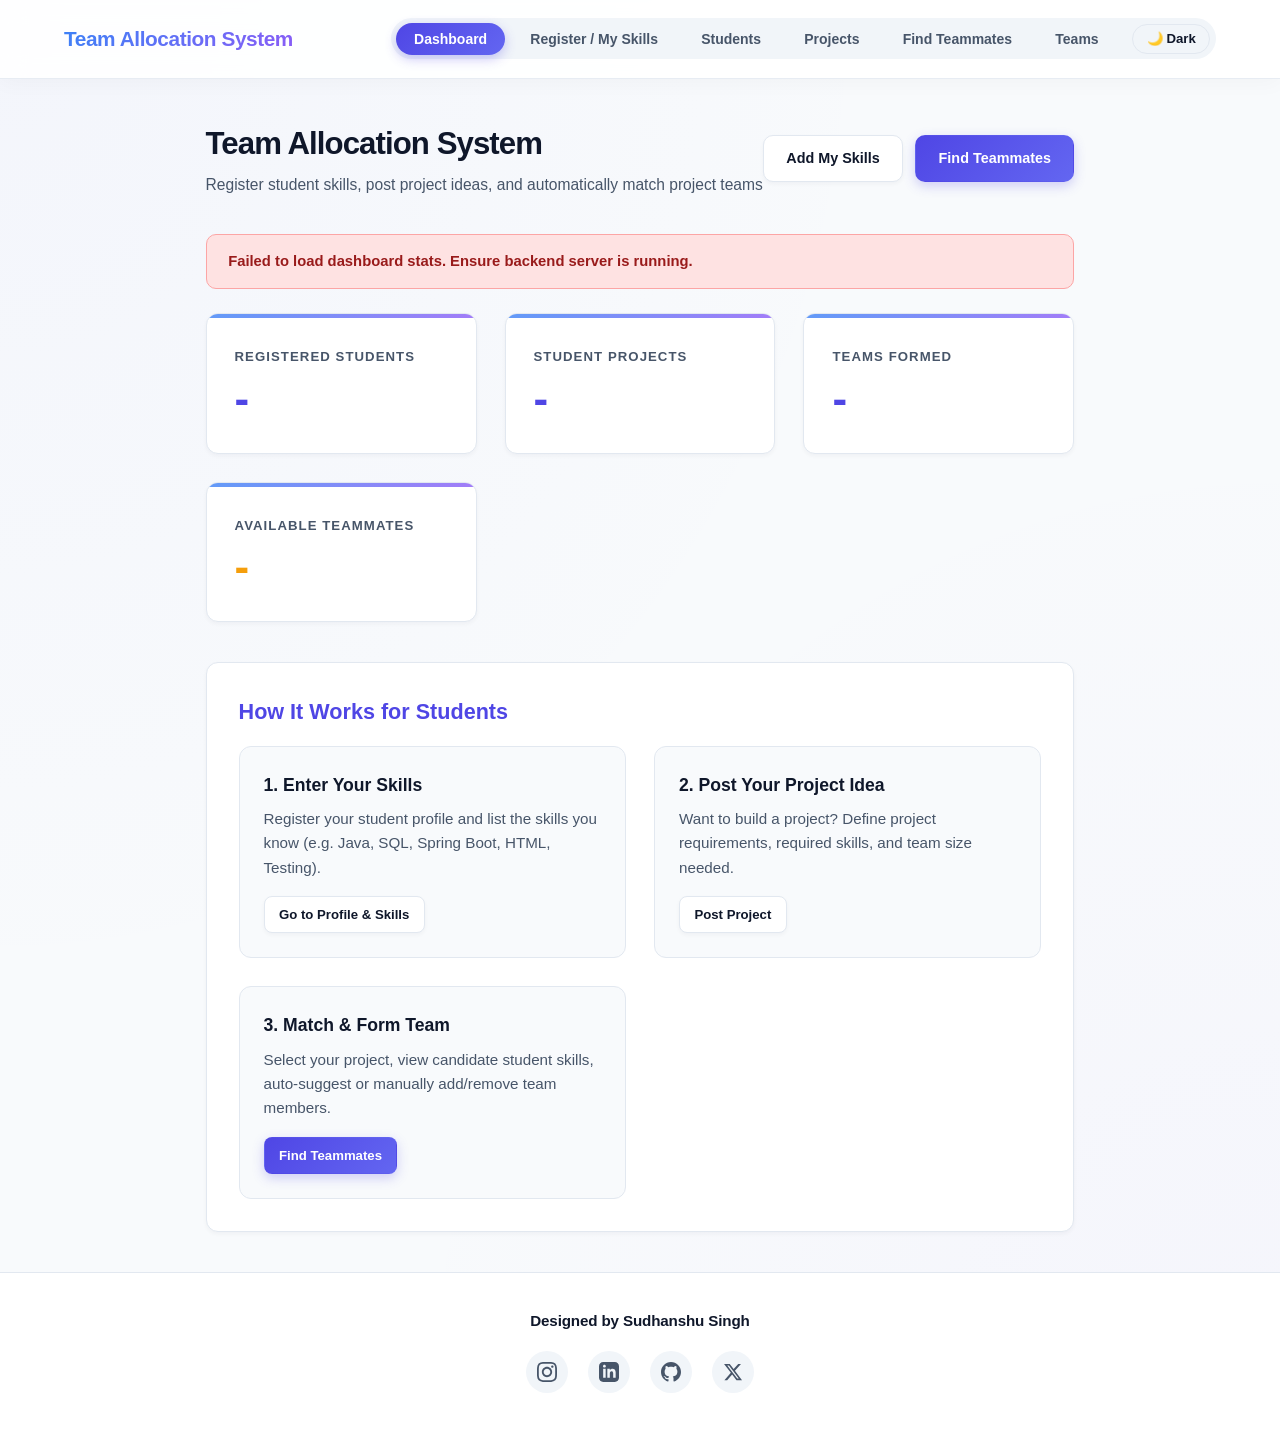
==== src/main/resources/static/index.html @ b226bfd5 "Initial commit" ====
<!DOCTYPE html>
<html lang="en">
<head>
    <meta charset="UTF-8">
    <meta name="viewport" content="width=device-width, initial-scale=1.0">
    <title>Dashboard - Team Allocation System</title>
    <link rel="stylesheet" href="css/style.css">
</head>
<body>
    <header>
        <div class="navbar">
            <a href="index.html" class="brand">
                Team Allocation System
            </a>
            <ul class="nav-links">
                <li><a href="index.html" class="active">Dashboard</a></li>
                <li><a href="student-register.html">Register / My Skills</a></li>
                <li><a href="students.html">Students</a></li>
                <li><a href="projects.html">Projects</a></li>
                <li><a href="generate-team.html">Find Teammates</a></li>
                <li><a href="teams.html">Teams</a></li>
            </ul>
        </div>
    </header>

    <main class="container">
        <div class="page-header">
            <div>
                <h1 class="page-title">Team Allocation System</h1>
                <p class="page-subtitle">Register student skills, post project ideas, and automatically match project teams</p>
            </div>
            <div style="display: flex; gap: 0.75rem;">
                <a href="student-register.html" class="btn btn-secondary">Add My Skills</a>
                <a href="generate-team.html" class="btn btn-primary">Find Teammates</a>
            </div>
        </div>

        <div id="alertContainer"></div>

        <div class="stats-grid">
            <a href="students.html" class="stat-card-link">
                <div class="stat-card">
                    <span class="stat-title">Registered Students</span>
                    <span class="stat-value" id="totalStudents">-</span>
                </div>
            </a>

            <a href="projects.html" class="stat-card-link">
                <div class="stat-card">
                    <span class="stat-title">Student Projects</span>
                    <span class="stat-value" id="totalProjects">-</span>
                </div>
            </a>

            <a href="teams.html" class="stat-card-link">
                <div class="stat-card">
                    <span class="stat-title">Teams Formed</span>
                    <span class="stat-value" id="totalTeams">-</span>
                </div>
            </a>

            <a href="generate-team.html" class="stat-card-link">
                <div class="stat-card">
                    <span class="stat-title">Available Teammates</span>
                    <span class="stat-value unallocated" id="unallocatedStudents">-</span>
                </div>
            </a>
        </div>

        <div class="card-table" style="padding: 2rem; margin-top: 1.5rem;">
            <h2 style="font-size: 1.35rem; margin-bottom: 1rem; color: var(--primary);">How It Works for Students</h2>
            <div style="display: grid; grid-template-columns: repeat(auto-fit, minmax(280px, 1fr)); gap: 1.75rem; margin-top: 1rem;">
                <div style="background-color: #f8fafc; padding: 1.5rem; border-radius: var(--radius); border: 1px solid var(--border);">
                    <h3 style="font-size: 1.1rem; margin-bottom: 0.5rem;">1. Enter Your Skills</h3>
                    <p style="color: var(--text-secondary); font-size: 0.95rem;">
                        Register your student profile and list the skills you know (e.g. Java, SQL, Spring Boot, HTML, Testing).
                    </p>
                    <a href="student-register.html" class="btn btn-secondary btn-sm" style="margin-top: 1rem;">Go to Profile & Skills</a>
                </div>
                <div style="background-color: #f8fafc; padding: 1.5rem; border-radius: var(--radius); border: 1px solid var(--border);">
                    <h3 style="font-size: 1.1rem; margin-bottom: 0.5rem;">2. Post Your Project Idea</h3>
                    <p style="color: var(--text-secondary); font-size: 0.95rem;">
                        Want to build a project? Define project requirements, required skills, and team size needed.
                    </p>
                    <a href="projects.html" class="btn btn-secondary btn-sm" style="margin-top: 1rem;">Post Project</a>
                </div>
                <div style="background-color: #f8fafc; padding: 1.5rem; border-radius: var(--radius); border: 1px solid var(--border);">
                    <h3 style="font-size: 1.1rem; margin-bottom: 0.5rem;">3. Match & Form Team</h3>
                    <p style="color: var(--text-secondary); font-size: 0.95rem;">
                        Select your project, view candidate student skills, auto-suggest or manually add/remove team members.
                    </p>
                    <a href="generate-team.html" class="btn btn-primary btn-sm" style="margin-top: 1rem;">Find Teammates</a>
                </div>
            </div>
        </div>
    </main>

    <footer>
        <div class="footer-container">
            <span class="footer-credit">Designed by Sudhanshu Singh</span>
            <div class="footer-social-logos">
                <a href="https://www.instagram.com/mesudhanshusingh?igsi=emliZ3JkZTE5cDY5" target="_blank" rel="noopener" class="social-logo-link" title="Instagram">
                    <svg viewBox="0 0 24 24"><path d="M12 2.163c3.204 0 3.584.012 4.85.07 3.252.148 4.771 1.691 4.919 4.919.058 1.265.069 1.645.069 4.849 0 3.205-.012 3.584-.069 4.849-.149 3.225-1.664 4.771-4.919 4.919-1.266.058-1.644.07-4.85.07-3.204 0-3.584-.012-4.849-.07-3.26-.149-4.771-1.699-4.919-4.92-.058-1.265-.07-1.644-.07-4.849 0-3.204.013-3.583.07-4.849.149-3.227 1.664-4.771 4.919-4.919 1.266-.057 1.645-.069 4.849-.069zm0-2.163c-3.259 0-3.667.014-4.947.072-4.358.2-6.78 2.618-6.98 6.98-.059 1.281-.073 1.689-.073 4.948 0 3.259.014 3.668.072 4.948.2 4.358 2.618 6.78 6.98 6.98 1.281.058 1.689.072 4.948.072 3.259 0 3.668-.014 4.948-.072 4.354-.2 6.782-2.618 6.979-6.98.059-1.28.073-1.689.073-4.948 0-3.259-.014-3.667-.072-4.947-.196-4.354-2.617-6.78-6.979-6.98-1.281-.059-1.69-.073-4.949-.073zm0 5.838c-3.403 0-6.162 2.759-6.162 6.162s2.759 6.163 6.162 6.163 6.162-2.759 6.162-6.163c0-3.403-2.759-6.162-6.162-6.162zm0 10.162c-2.209 0-4-1.79-4-4 0-2.209 1.791-4 4-4s4 1.791 4 4c0 2.21-1.791 4-4 4zm6.406-11.845c-.796 0-1.441.645-1.441 1.44s.645 1.44 1.441 1.44c.795 0 1.439-.645 1.439-1.44s-.644-1.44-1.439-1.44z"/></svg>
                </a>
                <a href="https://www.linkedin.com/in/sudhanshu-singh-777525276/" target="_blank" rel="noopener" class="social-logo-link" title="LinkedIn">
                    <svg viewBox="0 0 24 24"><path d="M19 0h-14c-2.761 0-5 2.239-5 5v14c0 2.761 2.239 5 5 5h14c2.762 0 5-2.239 5-5v-14c0-2.761-2.238-5-5-5zm-11 19h-3v-11h3v11zm-1.5-12.268c-.966 0-1.75-.79-1.75-1.764s.784-1.764 1.75-1.764 1.75.79 1.75 1.764-.783 1.764-1.75 1.764zm13.5 12.268h-3v-5.604c0-3.368-4-3.113-4 0v5.604h-3v-11h3v1.765c1.396-2.586 7-2.777 7 2.476v6.759z"/></svg>
                </a>
                <a href="https://github.com/mesudhanshusingh" target="_blank" rel="noopener" class="social-logo-link" title="GitHub">
                    <svg viewBox="0 0 24 24"><path d="M12 0c-6.626 0-12 5.373-12 12 0 5.302 3.438 9.8 8.207 11.387.599.111.793-.261.793-.577v-2.234c-3.338.726-4.033-1.416-4.033-1.416-.546-1.387-1.333-1.756-1.333-1.756-1.089-.745.083-.729.083-.729 1.205.084 1.839 1.237 1.839 1.237 1.07 1.834 2.807 1.304 3.492.997.107-.775.418-1.305.762-1.604-2.665-.305-5.467-1.334-5.467-5.931 0-1.311.469-2.381 1.236-3.221-.124-.303-.535-1.524.117-3.176 0 0 1.008-.322 3.301 1.23.957-.266 1.983-.399 3.003-.404 1.02.005 2.047.138 3.006.404 2.291-1.552 3.297-1.23 3.297-1.23.653 1.653.242 2.874.118 3.176.77.84 1.235 1.911 1.235 3.221 0 4.609-2.807 5.624-5.479 5.921.43.372.823 1.102.823 2.222v3.293c0 .319.192.694.801.576 4.765-1.589 8.199-6.086 8.199-11.386 0-6.627-5.373-12-12-12z"/></svg>
                </a>
                <a href="https://x.com/mesudhansingh" target="_blank" rel="noopener" class="social-logo-link" title="X (Twitter)">
                    <svg viewBox="0 0 24 24"><path d="M18.244 2.25h3.308l-7.227 8.26 8.502 11.24H16.17l-5.214-6.817L4.99 21.75H1.68l7.73-8.835L1.254 2.25H8.08l4.713 6.231zm-1.161 17.52h1.833L7.084 4.126H5.117z"/></svg>
                </a>
            </div>
        </div>
    </footer>

    <script src="js/main.js"></script>
    <script>
        document.addEventListener('DOMContentLoaded', async () => {
            try {
                const stats = await apiRequest('/dashboard/stats');
                document.getElementById('totalStudents').textContent = stats.totalStudents || 0;
                document.getElementById('totalProjects').textContent = stats.totalProjects || 0;
                document.getElementById('totalTeams').textContent = stats.totalTeams || 0;
                document.getElementById('unallocatedStudents').textContent = stats.unallocatedStudents || 0;
            } catch (error) {
                showAlert('alertContainer', 'Failed to load dashboard stats. Ensure backend server is running.');
            }
        });
    </script>
</body>
</html>
---- src/main/resources/static/css/style.css ----
/* Skill-Based Student Team Allocation System - Modern & Elegant CSS */

:root {
    --primary: #4f46e5;
    --primary-gradient: linear-gradient(135deg, #4f46e5 0%, #6366f1 100%);
    --primary-hover: #4338ca;
    --brand-gradient: linear-gradient(135deg, #3b82f6 0%, #8b5cf6 100%);
    --secondary: #64748b;
    --success: #10b981;
    --success-light: #d1fae5;
    --warning: #f59e0b;
    --warning-light: #fef3c7;
    --danger: #ef4444;
    --danger-light: #fee2e2;
    --background: #f8fafc;
    --surface: #ffffff;
    --text-primary: #0f172a;
    --text-secondary: #475569;
    --border: #e2e8f0;
    --shadow-sm: 0 2px 4px rgba(15, 23, 42, 0.04);
    --shadow-md: 0 10px 25px -5px rgba(79, 70, 229, 0.08), 0 4px 6px -2px rgba(15, 23, 42, 0.03);
    --shadow-lg: 0 20px 25px -5px rgba(15, 23, 42, 0.08), 0 10px 10px -5px rgba(15, 23, 42, 0.03);
    --radius: 12px;
    --radius-pill: 50px;
    --table-header-bg: #f8fafc;
}

/* Dark Theme Overrides */
body.dark-theme {
    --background: #0f172a;
    --surface: #1e293b;
    --text-primary: #f8fafc;
    --text-secondary: #94a3b8;
    --border: #334155;
    --table-header-bg: #1e293b;
    --shadow-sm: 0 2px 4px rgba(0, 0, 0, 0.3);
    --shadow-md: 0 10px 25px -5px rgba(0, 0, 0, 0.4);
    --shadow-lg: 0 20px 25px -5px rgba(0, 0, 0, 0.5);
}

body.dark-theme header {
    background-color: rgba(15, 23, 42, 0.9);
    border-bottom-color: #334155;
}

body.dark-theme .nav-links {
    background-color: #1e293b;
}

body.dark-theme .nav-links a {
    color: #94a3b8;
}

body.dark-theme .nav-links a:hover {
    color: #f8fafc;
    background-color: rgba(255, 255, 255, 0.1);
}

body.dark-theme .badge-skill {
    background-color: #334155;
    color: #cbd5e1;
    border-color: #475569;
}

body.dark-theme th {
    background-color: #1e293b;
    color: #94a3b8;
}

body.dark-theme tr:hover {
    background-color: rgba(51, 65, 85, 0.5);
}

body.dark-theme .coverage-box {
    background-color: #0f172a;
    border-color: #334155;
}

body.dark-theme .social-logo-link {
    background-color: #334155;
    color: #cbd5e1;
}

body.dark-theme footer {
    background-color: #0f172a;
    border-top-color: #334155;
}

body.dark-theme .input-control {
    background-color: #0f172a;
    color: #f8fafc;
    border-color: #334155;
}

* {
    margin: 0;
    padding: 0;
    box-sizing: border-box;
    font-family: 'Plus Jakarta Sans', 'Segoe UI', Roboto, -apple-system, sans-serif;
}

body {
    background-color: var(--background);
    background-image: 
        radial-gradient(at 0% 0%, rgba(99, 102, 241, 0.03) 0px, transparent 50%),
        radial-gradient(at 100% 100%, rgba(139, 92, 246, 0.03) 0px, transparent 50%);
    color: var(--text-primary);
    line-height: 1.6;
    display: flex;
    flex-direction: column;
    min-height: 100vh;
    transition: background-color 0.3s ease, color 0.3s ease;
}

/* Header & Navigation */
header {
    background-color: rgba(255, 255, 255, 0.9);
    backdrop-filter: blur(12px);
    -webkit-backdrop-filter: blur(12px);
    border-bottom: 1px solid rgba(226, 232, 240, 0.8);
    position: sticky;
    top: 0;
    z-index: 100;
    box-shadow: 0 4px 20px rgba(0, 0, 0, 0.03);
    transition: background-color 0.3s ease, border-color 0.3s ease;
}

.navbar {
    max-width: 1200px;
    margin: 0 auto;
    display: flex;
    justify-content: space-between;
    align-items: center;
    padding: 1.15rem 1.5rem;
}

.brand {
    font-size: 1.3rem;
    font-weight: 800;
    background: var(--brand-gradient);
    -webkit-background-clip: text;
    -webkit-text-fill-color: transparent;
    text-decoration: none;
    display: flex;
    align-items: center;
    gap: 0.6rem;
    letter-spacing: -0.02em;
}

.nav-links {
    display: flex;
    gap: 0.5rem;
    list-style: none;
    background-color: #f1f5f9;
    padding: 0.35rem;
    border-radius: var(--radius-pill);
    align-items: center;
    transition: background-color 0.3s ease;
}

.nav-links a {
    text-decoration: none;
    color: var(--text-secondary);
    font-weight: 600;
    font-size: 0.875rem;
    padding: 0.5rem 1.1rem;
    border-radius: var(--radius-pill);
    transition: all 0.25s cubic-bezier(0.4, 0, 0.2, 1);
}

.nav-links a:hover {
    color: var(--primary);
    background-color: rgba(255, 255, 255, 0.6);
}

.nav-links a.active {
    color: white;
    background: var(--primary-gradient);
    box-shadow: 0 4px 12px rgba(79, 70, 229, 0.3);
}

/* Theme Toggle Button */
.theme-toggle-btn {
    background: none;
    border: 1px solid var(--border);
    color: var(--text-primary);
    padding: 0.4rem 0.85rem;
    border-radius: var(--radius-pill);
    cursor: pointer;
    font-size: 0.825rem;
    font-weight: 600;
    display: inline-flex;
    align-items: center;
    gap: 0.4rem;
    transition: all 0.25s ease;
    margin-left: 0.5rem;
}

.theme-toggle-btn:hover {
    background-color: rgba(79, 70, 229, 0.1);
    border-color: var(--primary);
    color: var(--primary);
}

/* Main Container */
.container {
    max-width: 1200px;
    margin: 2.5rem auto;
    padding: 0 1.5rem;
    flex: 1;
}

.page-header {
    display: flex;
    justify-content: space-between;
    align-items: center;
    margin-bottom: 2.25rem;
}

.page-title {
    font-size: 1.95rem;
    color: var(--text-primary);
    font-weight: 800;
    letter-spacing: -0.03em;
}

.page-subtitle {
    color: var(--text-secondary);
    margin-top: 0.3rem;
    font-size: 0.975rem;
}

/* Dashboard Cards */
.stats-grid {
    display: grid;
    grid-template-columns: repeat(auto-fit, minmax(250px, 1fr));
    gap: 1.75rem;
    margin-bottom: 2.5rem;
}

.stat-card-link {
    text-decoration: none;
    color: inherit;
    display: block;
}

.stat-card {
    background: var(--surface);
    padding: 2rem 1.75rem;
    border-radius: var(--radius);
    border: 1px solid var(--border);
    box-shadow: var(--shadow-sm);
    display: flex;
    flex-direction: column;
    gap: 0.6rem;
    position: relative;
    overflow: hidden;
    transition: all 0.3s cubic-bezier(0.4, 0, 0.2, 1);
}

.stat-card::before {
    content: '';
    position: absolute;
    top: 0;
    left: 0;
    width: 100%;
    height: 4px;
    background: var(--brand-gradient);
    opacity: 0.8;
    transition: opacity 0.3s ease;
}

.stat-card-link:hover .stat-card {
    transform: translateY(-5px);
    box-shadow: var(--shadow-md);
    border-color: rgba(99, 102, 241, 0.3);
}

.stat-card-link:hover .stat-card::before {
    opacity: 1;
}

.stat-title {
    font-size: 0.825rem;
    color: var(--text-secondary);
    font-weight: 700;
    text-transform: uppercase;
    letter-spacing: 0.08em;
}

.stat-value {
    font-size: 2.75rem;
    font-weight: 800;
    color: var(--primary);
    line-height: 1;
    letter-spacing: -0.03em;
}

.stat-value.unallocated {
    color: var(--warning);
}

/* Actions & Buttons */
.btn {
    display: inline-flex;
    align-items: center;
    justify-content: center;
    gap: 0.5rem;
    padding: 0.7rem 1.4rem;
    font-size: 0.9rem;
    font-weight: 600;
    border-radius: 10px;
    border: 1px solid transparent;
    cursor: pointer;
    text-decoration: none;
    transition: all 0.25s cubic-bezier(0.4, 0, 0.2, 1);
}

.btn-primary {
    background: var(--primary-gradient);
    color: white;
    box-shadow: 0 4px 12px rgba(79, 70, 229, 0.25);
}

.btn-primary:hover {
    background: linear-gradient(135deg, #4338ca 0%, #4f46e5 100%);
    box-shadow: 0 6px 18px rgba(79, 70, 229, 0.35);
    transform: translateY(-1px);
}

.btn-secondary {
    background-color: var(--surface);
    border-color: var(--border);
    color: var(--text-primary);
    box-shadow: var(--shadow-sm);
}

.btn-secondary:hover {
    border-color: #cbd5e1;
    transform: translateY(-1px);
}

.btn-danger {
    background: linear-gradient(135deg, #ef4444 0%, #dc2626 100%);
    color: white;
    box-shadow: 0 4px 12px rgba(239, 68, 68, 0.25);
}

.btn-danger:hover {
    background: linear-gradient(135deg, #dc2626 0%, #b91c1c 100%);
    box-shadow: 0 6px 18px rgba(239, 68, 68, 0.35);
    transform: translateY(-1px);
}

.btn-sm {
    padding: 0.45rem 0.9rem;
    font-size: 0.825rem;
    border-radius: 8px;
}

/* Card Table Container */
.card-table {
    background: var(--surface);
    border-radius: var(--radius);
    border: 1px solid var(--border);
    box-shadow: var(--shadow-sm);
    overflow: hidden;
    transition: background-color 0.3s ease, border-color 0.3s ease;
}

table {
    width: 100%;
    border-collapse: collapse;
    text-align: left;
}

th, td {
    padding: 1.05rem 1.35rem;
    border-bottom: 1px solid var(--border);
}

th {
    background-color: var(--table-header-bg);
    font-weight: 700;
    font-size: 0.8rem;
    color: var(--text-secondary);
    text-transform: uppercase;
    letter-spacing: 0.05em;
}

tr:last-child td {
    border-bottom: none;
}

tr:hover {
    background-color: rgba(248, 250, 252, 0.8);
}

/* Badges */
.badge {
    display: inline-block;
    padding: 0.3rem 0.75rem;
    font-size: 0.75rem;
    font-weight: 700;
    border-radius: var(--radius-pill);
    text-transform: uppercase;
    letter-spacing: 0.04em;
}

.badge-success {
    background-color: var(--success-light);
    color: #065f46;
}

.badge-warning {
    background-color: var(--warning-light);
    color: #92400e;
}

.badge-info {
    background-color: #e0e7ff;
    color: #3730a3;
}

.badge-skill {
    background-color: #f1f5f9;
    color: #334155;
    border: 1px solid #e2e8f0;
    font-size: 0.775rem;
    margin: 0.125rem;
    border-radius: 6px;
    padding: 0.2rem 0.6rem;
    font-weight: 600;
    text-transform: none;
}

/* Search Bar */
.search-container {
    display: flex;
    gap: 0.75rem;
    margin-bottom: 1.75rem;
}

.input-control {
    width: 100%;
    padding: 0.75rem 1.1rem;
    border: 1px solid var(--border);
    border-radius: 10px;
    font-size: 0.925rem;
    outline: none;
    background-color: var(--surface);
    color: var(--text-primary);
    transition: all 0.2s ease;
}

.input-control:focus {
    border-color: var(--primary);
    box-shadow: 0 0 0 4px rgba(79, 70, 229, 0.12);
}

/* Form Groups & Modals */
.form-group {
    margin-bottom: 1.25rem;
}

.form-group label {
    display: block;
    font-size: 0.875rem;
    font-weight: 700;
    margin-bottom: 0.4rem;
    color: var(--text-primary);
}

.modal-overlay {
    position: fixed;
    top: 0;
    left: 0;
    width: 100%;
    height: 100%;
    background: rgba(15, 23, 42, 0.5);
    backdrop-filter: blur(4px);
    display: none;
    justify-content: center;
    align-items: center;
    z-index: 1000;
}

.modal-overlay.active {
    display: flex;
}

.modal-content {
    background: var(--surface);
    border-radius: var(--radius);
    width: 100%;
    max-width: 520px;
    padding: 2rem;
    box-shadow: var(--shadow-lg);
}

.modal-header {
    display: flex;
    justify-content: space-between;
    align-items: center;
    margin-bottom: 1.25rem;
    padding-bottom: 0.875rem;
    border-bottom: 1px solid var(--border);
}

.modal-title {
    font-size: 1.3rem;
    font-weight: 800;
}

.close-btn {
    background: none;
    border: none;
    font-size: 1.5rem;
    cursor: pointer;
    color: var(--text-secondary);
    transition: color 0.2s ease;
}

.close-btn:hover {
    color: var(--danger);
}

.modal-footer {
    display: flex;
    justify-content: flex-end;
    gap: 0.75rem;
    margin-top: 1.75rem;
}

/* Teams Grid & Cards */
.teams-grid {
    display: grid;
    grid-template-columns: repeat(auto-fit, minmax(330px, 1fr));
    gap: 1.75rem;
    margin-top: 1.5rem;
}

.team-card {
    background: var(--surface);
    border-radius: var(--radius);
    border: 1px solid var(--border);
    box-shadow: var(--shadow-sm);
    padding: 1.6rem;
    display: flex;
    flex-direction: column;
    justify-content: space-between;
    transition: all 0.3s ease;
}

.team-card:hover {
    box-shadow: var(--shadow-md);
    border-color: rgba(99, 102, 241, 0.3);
}

.team-header {
    display: flex;
    justify-content: space-between;
    align-items: flex-start;
    border-bottom: 1px solid var(--border);
    padding-bottom: 0.875rem;
    margin-bottom: 1.1rem;
}

.team-name {
    font-size: 1.15rem;
    font-weight: 800;
    color: var(--primary);
}

.member-list {
    list-style: none;
    margin-bottom: 1.1rem;
}

.member-item {
    padding: 0.6rem 0;
    border-bottom: 1px dashed var(--border);
}

.member-item:last-child {
    border-bottom: none;
}

.member-name {
    font-weight: 700;
    color: var(--text-primary);
}

.member-info {
    font-size: 0.8rem;
    color: var(--text-secondary);
    font-weight: 500;
}

.coverage-box {
    background-color: var(--background);
    padding: 1rem;
    border-radius: 10px;
    border: 1px solid var(--border);
    margin-top: 0.5rem;
}

.missing-skills {
    color: var(--danger);
    font-size: 0.8rem;
    font-weight: 700;
    margin-top: 0.35rem;
}

/* Alert Banners */
.alert {
    padding: 0.9rem 1.35rem;
    border-radius: 10px;
    margin-bottom: 1.5rem;
    font-size: 0.925rem;
    font-weight: 600;
}

.alert-danger {
    background-color: var(--danger-light);
    color: #991b1b;
    border: 1px solid #fca5a5;
}

.alert-success {
    background-color: var(--success-light);
    color: #065f46;
    border: 1px solid #6ee7b7;
}

/* Centered Footer Section */
footer {
    background-color: var(--surface);
    border-top: 1px solid var(--border);
    padding: 2.25rem 0;
    margin-top: auto;
    transition: background-color 0.3s ease, border-color 0.3s ease;
}

.footer-container {
    max-width: 1200px;
    margin: 0 auto;
    padding: 0 1.5rem;
    display: flex;
    flex-direction: column;
    align-items: center;
    justify-content: center;
    gap: 1.1rem;
    text-align: center;
}

.footer-credit {
    font-size: 0.95rem;
    font-weight: 700;
    color: var(--text-primary);
    letter-spacing: -0.01em;
}

.footer-social-logos {
    display: flex;
    gap: 1.25rem;
    align-items: center;
    justify-content: center;
}

.social-logo-link {
    color: var(--text-secondary);
    display: inline-flex;
    align-items: center;
    justify-content: center;
    width: 42px;
    height: 42px;
    border-radius: 50%;
    background-color: #f1f5f9;
    transition: all 0.25s cubic-bezier(0.4, 0, 0.2, 1);
}

.social-logo-link:hover {
    color: white;
    background: var(--primary-gradient);
    transform: translateY(-3px);
    box-shadow: 0 6px 15px rgba(79, 70, 229, 0.35);
}

.social-logo-link svg {
    width: 20px;
    height: 20px;
    fill: currentColor;
}
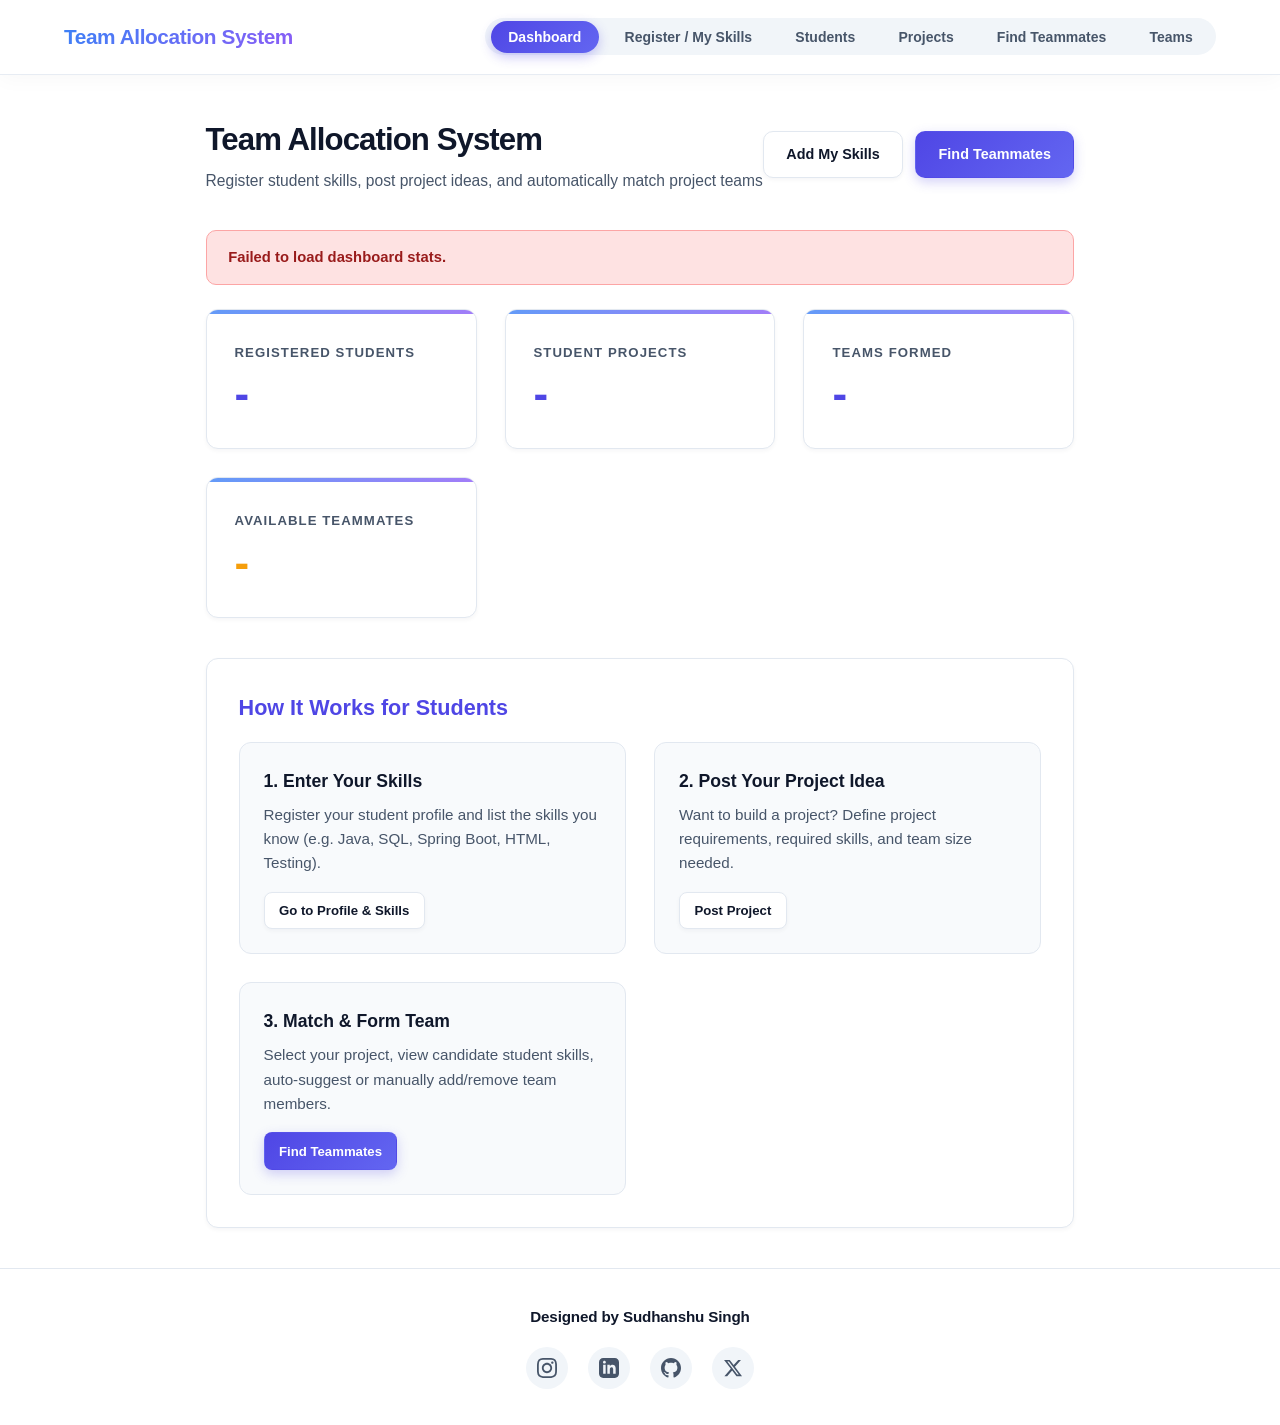
==== commit f3c893a1: "Optimize project files" ====
--- a/src/main/resources/static/index.html
+++ b/src/main/resources/static/index.html
@@ -9,9 +9,7 @@
 <body>
     <header>
         <div class="navbar">
-            <a href="index.html" class="brand">
-                Team Allocation System
-            </a>
+            <a href="index.html" class="brand">Team Allocation System</a>
             <ul class="nav-links">
                 <li><a href="index.html" class="active">Dashboard</a></li>
                 <li><a href="student-register.html">Register / My Skills</a></li>
@@ -44,21 +42,18 @@
                     <span class="stat-value" id="totalStudents">-</span>
                 </div>
             </a>
-
             <a href="projects.html" class="stat-card-link">
                 <div class="stat-card">
                     <span class="stat-title">Student Projects</span>
                     <span class="stat-value" id="totalProjects">-</span>
                 </div>
             </a>
-
             <a href="teams.html" class="stat-card-link">
                 <div class="stat-card">
                     <span class="stat-title">Teams Formed</span>
                     <span class="stat-value" id="totalTeams">-</span>
                 </div>
             </a>
-
             <a href="generate-team.html" class="stat-card-link">
                 <div class="stat-card">
                     <span class="stat-title">Available Teammates</span>
@@ -70,50 +65,26 @@
         <div class="card-table" style="padding: 2rem; margin-top: 1.5rem;">
             <h2 style="font-size: 1.35rem; margin-bottom: 1rem; color: var(--primary);">How It Works for Students</h2>
             <div style="display: grid; grid-template-columns: repeat(auto-fit, minmax(280px, 1fr)); gap: 1.75rem; margin-top: 1rem;">
-                <div style="background-color: #f8fafc; padding: 1.5rem; border-radius: var(--radius); border: 1px solid var(--border);">
+                <div style="background-color: var(--background); padding: 1.5rem; border-radius: var(--radius); border: 1px solid var(--border);">
                     <h3 style="font-size: 1.1rem; margin-bottom: 0.5rem;">1. Enter Your Skills</h3>
-                    <p style="color: var(--text-secondary); font-size: 0.95rem;">
-                        Register your student profile and list the skills you know (e.g. Java, SQL, Spring Boot, HTML, Testing).
-                    </p>
+                    <p style="color: var(--text-secondary); font-size: 0.95rem;">Register your student profile and list the skills you know (e.g. Java, SQL, Spring Boot, HTML, Testing).</p>
                     <a href="student-register.html" class="btn btn-secondary btn-sm" style="margin-top: 1rem;">Go to Profile & Skills</a>
                 </div>
-                <div style="background-color: #f8fafc; padding: 1.5rem; border-radius: var(--radius); border: 1px solid var(--border);">
+                <div style="background-color: var(--background); padding: 1.5rem; border-radius: var(--radius); border: 1px solid var(--border);">
                     <h3 style="font-size: 1.1rem; margin-bottom: 0.5rem;">2. Post Your Project Idea</h3>
-                    <p style="color: var(--text-secondary); font-size: 0.95rem;">
-                        Want to build a project? Define project requirements, required skills, and team size needed.
-                    </p>
+                    <p style="color: var(--text-secondary); font-size: 0.95rem;">Want to build a project? Define project requirements, required skills, and team size needed.</p>
                     <a href="projects.html" class="btn btn-secondary btn-sm" style="margin-top: 1rem;">Post Project</a>
                 </div>
-                <div style="background-color: #f8fafc; padding: 1.5rem; border-radius: var(--radius); border: 1px solid var(--border);">
+                <div style="background-color: var(--background); padding: 1.5rem; border-radius: var(--radius); border: 1px solid var(--border);">
                     <h3 style="font-size: 1.1rem; margin-bottom: 0.5rem;">3. Match & Form Team</h3>
-                    <p style="color: var(--text-secondary); font-size: 0.95rem;">
-                        Select your project, view candidate student skills, auto-suggest or manually add/remove team members.
-                    </p>
+                    <p style="color: var(--text-secondary); font-size: 0.95rem;">Select your project, view candidate student skills, auto-suggest or manually add/remove team members.</p>
                     <a href="generate-team.html" class="btn btn-primary btn-sm" style="margin-top: 1rem;">Find Teammates</a>
                 </div>
             </div>
         </div>
     </main>
 
-    <footer>
-        <div class="footer-container">
-            <span class="footer-credit">Designed by Sudhanshu Singh</span>
-            <div class="footer-social-logos">
-                <a href="https://www.instagram.com/mesudhanshusingh?igsi=emliZ3JkZTE5cDY5" target="_blank" rel="noopener" class="social-logo-link" title="Instagram">
-                    <svg viewBox="0 0 24 24"><path d="M12 2.163c3.204 0 3.584.012 4.85.07 3.252.148 4.771 1.691 4.919 4.919.058 1.265.069 1.645.069 4.849 0 3.205-.012 3.584-.069 4.849-.149 3.225-1.664 4.771-4.919 4.919-1.266.058-1.644.07-4.85.07-3.204 0-3.584-.012-4.849-.07-3.26-.149-4.771-1.699-4.919-4.92-.058-1.265-.07-1.644-.07-4.849 0-3.204.013-3.583.07-4.849.149-3.227 1.664-4.771 4.919-4.919 1.266-.057 1.645-.069 4.849-.069zm0-2.163c-3.259 0-3.667.014-4.947.072-4.358.2-6.78 2.618-6.98 6.98-.059 1.281-.073 1.689-.073 4.948 0 3.259.014 3.668.072 4.948.2 4.358 2.618 6.78 6.98 6.98 1.281.058 1.689.072 4.948.072 3.259 0 3.668-.014 4.948-.072 4.354-.2 6.782-2.618 6.979-6.98.059-1.28.073-1.689.073-4.948 0-3.259-.014-3.667-.072-4.947-.196-4.354-2.617-6.78-6.979-6.98-1.281-.059-1.69-.073-4.949-.073zm0 5.838c-3.403 0-6.162 2.759-6.162 6.162s2.759 6.163 6.162 6.163 6.162-2.759 6.162-6.163c0-3.403-2.759-6.162-6.162-6.162zm0 10.162c-2.209 0-4-1.79-4-4 0-2.209 1.791-4 4-4s4 1.791 4 4c0 2.21-1.791 4-4 4zm6.406-11.845c-.796 0-1.441.645-1.441 1.44s.645 1.44 1.441 1.44c.795 0 1.439-.645 1.439-1.44s-.644-1.44-1.439-1.44z"/></svg>
-                </a>
-                <a href="https://www.linkedin.com/in/sudhanshu-singh-777525276/" target="_blank" rel="noopener" class="social-logo-link" title="LinkedIn">
-                    <svg viewBox="0 0 24 24"><path d="M19 0h-14c-2.761 0-5 2.239-5 5v14c0 2.761 2.239 5 5 5h14c2.762 0 5-2.239 5-5v-14c0-2.761-2.238-5-5-5zm-11 19h-3v-11h3v11zm-1.5-12.268c-.966 0-1.75-.79-1.75-1.764s.784-1.764 1.75-1.764 1.75.79 1.75 1.764-.783 1.764-1.75 1.764zm13.5 12.268h-3v-5.604c0-3.368-4-3.113-4 0v5.604h-3v-11h3v1.765c1.396-2.586 7-2.777 7 2.476v6.759z"/></svg>
-                </a>
-                <a href="https://github.com/mesudhanshusingh" target="_blank" rel="noopener" class="social-logo-link" title="GitHub">
-                    <svg viewBox="0 0 24 24"><path d="M12 0c-6.626 0-12 5.373-12 12 0 5.302 3.438 9.8 8.207 11.387.599.111.793-.261.793-.577v-2.234c-3.338.726-4.033-1.416-4.033-1.416-.546-1.387-1.333-1.756-1.333-1.756-1.089-.745.083-.729.083-.729 1.205.084 1.839 1.237 1.839 1.237 1.07 1.834 2.807 1.304 3.492.997.107-.775.418-1.305.762-1.604-2.665-.305-5.467-1.334-5.467-5.931 0-1.311.469-2.381 1.236-3.221-.124-.303-.535-1.524.117-3.176 0 0 1.008-.322 3.301 1.23.957-.266 1.983-.399 3.003-.404 1.02.005 2.047.138 3.006.404 2.291-1.552 3.297-1.23 3.297-1.23.653 1.653.242 2.874.118 3.176.77.84 1.235 1.911 1.235 3.221 0 4.609-2.807 5.624-5.479 5.921.43.372.823 1.102.823 2.222v3.293c0 .319.192.694.801.576 4.765-1.589 8.199-6.086 8.199-11.386 0-6.627-5.373-12-12-12z"/></svg>
-                </a>
-                <a href="https://x.com/mesudhansingh" target="_blank" rel="noopener" class="social-logo-link" title="X (Twitter)">
-                    <svg viewBox="0 0 24 24"><path d="M18.244 2.25h3.308l-7.227 8.26 8.502 11.24H16.17l-5.214-6.817L4.99 21.75H1.68l7.73-8.835L1.254 2.25H8.08l4.713 6.231zm-1.161 17.52h1.833L7.084 4.126H5.117z"/></svg>
-                </a>
-            </div>
-        </div>
-    </footer>
+    <footer></footer>
 
     <script src="js/main.js"></script>
     <script>
@@ -125,7 +96,7 @@
                 document.getElementById('totalTeams').textContent = stats.totalTeams || 0;
                 document.getElementById('unallocatedStudents').textContent = stats.unallocatedStudents || 0;
             } catch (error) {
-                showAlert('alertContainer', 'Failed to load dashboard stats. Ensure backend server is running.');
+                showAlert('alertContainer', 'Failed to load dashboard stats.');
             }
         });
     </script>
--- a/src/main/resources/static/css/style.css
+++ b/src/main/resources/static/css/style.css
@@ -1,5 +1,3 @@
-/* Skill-Based Student Team Allocation System - Modern & Elegant CSS */
-
 :root {
     --primary: #4f46e5;
     --primary-gradient: linear-gradient(135deg, #4f46e5 0%, #6366f1 100%);
@@ -25,94 +23,17 @@
     --table-header-bg: #f8fafc;
 }
 
-/* Dark Theme Overrides */
-body.dark-theme {
-    --background: #0f172a;
-    --surface: #1e293b;
-    --text-primary: #f8fafc;
-    --text-secondary: #94a3b8;
-    --border: #334155;
-    --table-header-bg: #1e293b;
-    --shadow-sm: 0 2px 4px rgba(0, 0, 0, 0.3);
-    --shadow-md: 0 10px 25px -5px rgba(0, 0, 0, 0.4);
-    --shadow-lg: 0 20px 25px -5px rgba(0, 0, 0, 0.5);
-}
-
-body.dark-theme header {
-    background-color: rgba(15, 23, 42, 0.9);
-    border-bottom-color: #334155;
-}
-
-body.dark-theme .nav-links {
-    background-color: #1e293b;
-}
-
-body.dark-theme .nav-links a {
-    color: #94a3b8;
-}
-
-body.dark-theme .nav-links a:hover {
-    color: #f8fafc;
-    background-color: rgba(255, 255, 255, 0.1);
-}
-
-body.dark-theme .badge-skill {
-    background-color: #334155;
-    color: #cbd5e1;
-    border-color: #475569;
-}
-
-body.dark-theme th {
-    background-color: #1e293b;
-    color: #94a3b8;
-}
-
-body.dark-theme tr:hover {
-    background-color: rgba(51, 65, 85, 0.5);
-}
-
-body.dark-theme .coverage-box {
-    background-color: #0f172a;
-    border-color: #334155;
-}
-
-body.dark-theme .social-logo-link {
-    background-color: #334155;
-    color: #cbd5e1;
-}
-
-body.dark-theme footer {
-    background-color: #0f172a;
-    border-top-color: #334155;
-}
-
-body.dark-theme .input-control {
-    background-color: #0f172a;
-    color: #f8fafc;
-    border-color: #334155;
-}
-
-* {
-    margin: 0;
-    padding: 0;
-    box-sizing: border-box;
-    font-family: 'Plus Jakarta Sans', 'Segoe UI', Roboto, -apple-system, sans-serif;
-}
+* { margin: 0; padding: 0; box-sizing: border-box; font-family: 'Plus Jakarta Sans', 'Segoe UI', Roboto, -apple-system, sans-serif; }
 
 body {
-    background-color: var(--background);
-    background-image: 
-        radial-gradient(at 0% 0%, rgba(99, 102, 241, 0.03) 0px, transparent 50%),
-        radial-gradient(at 100% 100%, rgba(139, 92, 246, 0.03) 0px, transparent 50%);
+    background: var(--background) radial-gradient(at 0% 0%, rgba(99, 102, 241, 0.03) 0, transparent 50%), radial-gradient(at 100% 100%, rgba(139, 92, 246, 0.03) 0, transparent 50%);
     color: var(--text-primary);
     line-height: 1.6;
     display: flex;
     flex-direction: column;
     min-height: 100vh;
-    transition: background-color 0.3s ease, color 0.3s ease;
 }
 
-/* Header & Navigation */
 header {
     background-color: rgba(255, 255, 255, 0.9);
     backdrop-filter: blur(12px);
@@ -122,17 +43,9 @@
     top: 0;
     z-index: 100;
     box-shadow: 0 4px 20px rgba(0, 0, 0, 0.03);
-    transition: background-color 0.3s ease, border-color 0.3s ease;
 }
 
-.navbar {
-    max-width: 1200px;
-    margin: 0 auto;
-    display: flex;
-    justify-content: space-between;
-    align-items: center;
-    padding: 1.15rem 1.5rem;
-}
+.navbar { max-width: 1200px; margin: 0 auto; display: flex; justify-content: space-between; align-items: center; padding: 1.15rem 1.5rem; }
 
 .brand {
     font-size: 1.3rem;
@@ -147,103 +60,18 @@
     letter-spacing: -0.02em;
 }
 
-.nav-links {
-    display: flex;
-    gap: 0.5rem;
-    list-style: none;
-    background-color: #f1f5f9;
-    padding: 0.35rem;
-    border-radius: var(--radius-pill);
-    align-items: center;
-    transition: background-color 0.3s ease;
-}
+.nav-links { display: flex; gap: 0.5rem; list-style: none; background-color: #f1f5f9; padding: 0.35rem; border-radius: var(--radius-pill); align-items: center; }
+.nav-links a { text-decoration: none; color: var(--text-secondary); font-weight: 600; font-size: 0.875rem; padding: 0.5rem 1.1rem; border-radius: var(--radius-pill); transition: all 0.25s cubic-bezier(0.4, 0, 0.2, 1); }
+.nav-links a:hover { color: var(--primary); background-color: rgba(255, 255, 255, 0.6); }
+.nav-links a.active { color: #fff; background: var(--primary-gradient); box-shadow: 0 4px 12px rgba(79, 70, 229, 0.3); }
 
-.nav-links a {
-    text-decoration: none;
-    color: var(--text-secondary);
-    font-weight: 600;
-    font-size: 0.875rem;
-    padding: 0.5rem 1.1rem;
-    border-radius: var(--radius-pill);
-    transition: all 0.25s cubic-bezier(0.4, 0, 0.2, 1);
-}
+.container { max-width: 1200px; margin: 2.5rem auto; padding: 0 1.5rem; flex: 1; }
+.page-header { display: flex; justify-content: space-between; align-items: center; margin-bottom: 2.25rem; }
+.page-title { font-size: 1.95rem; color: var(--text-primary); font-weight: 800; letter-spacing: -0.03em; }
+.page-subtitle { color: var(--text-secondary); margin-top: 0.3rem; font-size: 0.975rem; }
 
-.nav-links a:hover {
-    color: var(--primary);
-    background-color: rgba(255, 255, 255, 0.6);
-}
-
-.nav-links a.active {
-    color: white;
-    background: var(--primary-gradient);
-    box-shadow: 0 4px 12px rgba(79, 70, 229, 0.3);
-}
-
-/* Theme Toggle Button */
-.theme-toggle-btn {
-    background: none;
-    border: 1px solid var(--border);
-    color: var(--text-primary);
-    padding: 0.4rem 0.85rem;
-    border-radius: var(--radius-pill);
-    cursor: pointer;
-    font-size: 0.825rem;
-    font-weight: 600;
-    display: inline-flex;
-    align-items: center;
-    gap: 0.4rem;
-    transition: all 0.25s ease;
-    margin-left: 0.5rem;
-}
-
-.theme-toggle-btn:hover {
-    background-color: rgba(79, 70, 229, 0.1);
-    border-color: var(--primary);
-    color: var(--primary);
-}
-
-/* Main Container */
-.container {
-    max-width: 1200px;
-    margin: 2.5rem auto;
-    padding: 0 1.5rem;
-    flex: 1;
-}
-
-.page-header {
-    display: flex;
-    justify-content: space-between;
-    align-items: center;
-    margin-bottom: 2.25rem;
-}
-
-.page-title {
-    font-size: 1.95rem;
-    color: var(--text-primary);
-    font-weight: 800;
-    letter-spacing: -0.03em;
-}
-
-.page-subtitle {
-    color: var(--text-secondary);
-    margin-top: 0.3rem;
-    font-size: 0.975rem;
-}
-
-/* Dashboard Cards */
-.stats-grid {
-    display: grid;
-    grid-template-columns: repeat(auto-fit, minmax(250px, 1fr));
-    gap: 1.75rem;
-    margin-bottom: 2.5rem;
-}
-
-.stat-card-link {
-    text-decoration: none;
-    color: inherit;
-    display: block;
-}
-
+.stats-grid { display: grid; grid-template-columns: repeat(auto-fit, minmax(250px, 1fr)); gap: 1.75rem; margin-bottom: 2.5rem; }
+.stat-card-link { text-decoration: none; color: inherit; display: block; }
 .stat-card {
     background: var(--surface);
     padding: 2rem 1.75rem;
@@ -257,50 +85,13 @@
     overflow: hidden;
     transition: all 0.3s cubic-bezier(0.4, 0, 0.2, 1);
 }
+.stat-card::before { content: ''; position: absolute; top: 0; left: 0; width: 100%; height: 4px; background: var(--brand-gradient); opacity: 0.8; transition: opacity 0.3s; }
+.stat-card-link:hover .stat-card { transform: translateY(-5px); box-shadow: var(--shadow-md); border-color: rgba(99, 102, 241, 0.3); }
+.stat-card-link:hover .stat-card::before { opacity: 1; }
+.stat-title { font-size: 0.825rem; color: var(--text-secondary); font-weight: 700; text-transform: uppercase; letter-spacing: 0.08em; }
+.stat-value { font-size: 2.75rem; font-weight: 800; color: var(--primary); line-height: 1; letter-spacing: -0.03em; }
+.stat-value.unallocated { color: var(--warning); }
 
-.stat-card::before {
-    content: '';
-    position: absolute;
-    top: 0;
-    left: 0;
-    width: 100%;
-    height: 4px;
-    background: var(--brand-gradient);
-    opacity: 0.8;
-    transition: opacity 0.3s ease;
-}
-
-.stat-card-link:hover .stat-card {
-    transform: translateY(-5px);
-    box-shadow: var(--shadow-md);
-    border-color: rgba(99, 102, 241, 0.3);
-}
-
-.stat-card-link:hover .stat-card::before {
-    opacity: 1;
-}
-
-.stat-title {
-    font-size: 0.825rem;
-    color: var(--text-secondary);
-    font-weight: 700;
-    text-transform: uppercase;
-    letter-spacing: 0.08em;
-}
-
-.stat-value {
-    font-size: 2.75rem;
-    font-weight: 800;
-    color: var(--primary);
-    line-height: 1;
-    letter-spacing: -0.03em;
-}
-
-.stat-value.unallocated {
-    color: var(--warning);
-}
-
-/* Actions & Buttons */
 .btn {
     display: inline-flex;
     align-items: center;
@@ -315,380 +106,64 @@
     text-decoration: none;
     transition: all 0.25s cubic-bezier(0.4, 0, 0.2, 1);
 }
+.btn-primary { background: var(--primary-gradient); color: #fff; box-shadow: 0 4px 12px rgba(79, 70, 229, 0.25); }
+.btn-primary:hover { background: linear-gradient(135deg, #4338ca 0, #4f46e5 100%); box-shadow: 0 6px 18px rgba(79, 70, 229, 0.35); transform: translateY(-1px); }
+.btn-secondary { background-color: var(--surface); border-color: var(--border); color: var(--text-primary); box-shadow: var(--shadow-sm); }
+.btn-secondary:hover { border-color: #cbd5e1; transform: translateY(-1px); }
+.btn-danger { background: linear-gradient(135deg, #ef4444 0, #dc2626 100%); color: #fff; box-shadow: 0 4px 12px rgba(239, 68, 68, 0.25); }
+.btn-danger:hover { background: linear-gradient(135deg, #dc2626 0, #b91c1c 100%); box-shadow: 0 6px 18px rgba(239, 68, 68, 0.35); transform: translateY(-1px); }
+.btn-sm { padding: 0.45rem 0.9rem; font-size: 0.825rem; border-radius: 8px; }
 
-.btn-primary {
-    background: var(--primary-gradient);
-    color: white;
-    box-shadow: 0 4px 12px rgba(79, 70, 229, 0.25);
-}
+.card-table { background: var(--surface); border-radius: var(--radius); border: 1px solid var(--border); box-shadow: var(--shadow-sm); overflow: hidden; }
+table { width: 100%; border-collapse: collapse; text-align: left; }
+th, td { padding: 1.05rem 1.35rem; border-bottom: 1px solid var(--border); }
+th { background-color: var(--table-header-bg); font-weight: 700; font-size: 0.8rem; color: var(--text-secondary); text-transform: uppercase; letter-spacing: 0.05em; }
+tr:last-child td { border-bottom: none; }
+tr:hover { background-color: rgba(248, 250, 252, 0.8); }
 
-.btn-primary:hover {
-    background: linear-gradient(135deg, #4338ca 0%, #4f46e5 100%);
-    box-shadow: 0 6px 18px rgba(79, 70, 229, 0.35);
-    transform: translateY(-1px);
-}
+.badge { display: inline-block; padding: 0.3rem 0.75rem; font-size: 0.75rem; font-weight: 700; border-radius: var(--radius-pill); text-transform: uppercase; letter-spacing: 0.04em; }
+.badge-success { background-color: var(--success-light); color: #065f46; }
+.badge-warning { background-color: var(--warning-light); color: #92400e; }
+.badge-info { background-color: #e0e7ff; color: #3730a3; }
+.badge-skill { background-color: #f1f5f9; color: #334155; border: 1px solid #e2e8f0; font-size: 0.775rem; margin: 0.125rem; border-radius: 6px; padding: 0.2rem 0.6rem; font-weight: 600; text-transform: none; }
 
-.btn-secondary {
-    background-color: var(--surface);
-    border-color: var(--border);
-    color: var(--text-primary);
-    box-shadow: var(--shadow-sm);
-}
+.search-container { display: flex; gap: 0.75rem; margin-bottom: 1.75rem; }
+.input-control { width: 100%; padding: 0.75rem 1.1rem; border: 1px solid var(--border); border-radius: 10px; font-size: 0.925rem; outline: none; background-color: var(--surface); color: var(--text-primary); transition: all 0.2s; }
+.input-control:focus { border-color: var(--primary); box-shadow: 0 0 0 4px rgba(79, 70, 229, 0.12); }
 
-.btn-secondary:hover {
-    border-color: #cbd5e1;
-    transform: translateY(-1px);
-}
+.form-group { margin-bottom: 1.25rem; }
+.form-group label { display: block; font-size: 0.875rem; font-weight: 700; margin-bottom: 0.4rem; color: var(--text-primary); }
 
-.btn-danger {
-    background: linear-gradient(135deg, #ef4444 0%, #dc2626 100%);
-    color: white;
-    box-shadow: 0 4px 12px rgba(239, 68, 68, 0.25);
-}
+.modal-overlay { position: fixed; top: 0; left: 0; width: 100%; height: 100%; background: rgba(15, 23, 42, 0.5); backdrop-filter: blur(4px); display: none; justify-content: center; align-items: center; z-index: 1000; }
+.modal-overlay.active { display: flex; }
+.modal-content { background: var(--surface); border-radius: var(--radius); width: 100%; max-width: 520px; padding: 2rem; box-shadow: var(--shadow-lg); }
+.modal-header { display: flex; justify-content: space-between; align-items: center; margin-bottom: 1.25rem; padding-bottom: 0.875rem; border-bottom: 1px solid var(--border); }
+.modal-title { font-size: 1.3rem; font-weight: 800; }
+.close-btn { background: none; border: none; font-size: 1.5rem; cursor: pointer; color: var(--text-secondary); transition: color 0.2s; }
+.close-btn:hover { color: var(--danger); }
+.modal-footer { display: flex; justify-content: flex-end; gap: 0.75rem; margin-top: 1.75rem; }
 
-.btn-danger:hover {
-    background: linear-gradient(135deg, #dc2626 0%, #b91c1c 100%);
-    box-shadow: 0 6px 18px rgba(239, 68, 68, 0.35);
-    transform: translateY(-1px);
-}
+.teams-grid { display: grid; grid-template-columns: repeat(auto-fit, minmax(330px, 1fr)); gap: 1.75rem; margin-top: 1.5rem; }
+.team-card { background: var(--surface); border-radius: var(--radius); border: 1px solid var(--border); box-shadow: var(--shadow-sm); padding: 1.6rem; display: flex; flex-direction: column; justify-content: space-between; transition: all 0.3s; }
+.team-card:hover { box-shadow: var(--shadow-md); border-color: rgba(99, 102, 241, 0.3); }
+.team-header { display: flex; justify-content: space-between; align-items: flex-start; border-bottom: 1px solid var(--border); padding-bottom: 0.875rem; margin-bottom: 1.1rem; }
+.team-name { font-size: 1.15rem; font-weight: 800; color: var(--primary); }
+.member-list { list-style: none; margin-bottom: 1.1rem; }
+.member-item { padding: 0.6rem 0; border-bottom: 1px dashed var(--border); }
+.member-item:last-child { border-bottom: none; }
+.member-name { font-weight: 700; color: var(--text-primary); }
+.member-info { font-size: 0.8rem; color: var(--text-secondary); font-weight: 500; }
+.coverage-box { background-color: var(--background); padding: 1rem; border-radius: 10px; border: 1px solid var(--border); margin-top: 0.5rem; }
+.missing-skills { color: var(--danger); font-size: 0.8rem; font-weight: 700; margin-top: 0.35rem; }
 
-.btn-sm {
-    padding: 0.45rem 0.9rem;
-    font-size: 0.825rem;
-    border-radius: 8px;
-}
+.alert { padding: 0.9rem 1.35rem; border-radius: 10px; margin-bottom: 1.5rem; font-size: 0.925rem; font-weight: 600; }
+.alert-danger { background-color: var(--danger-light); color: #991b1b; border: 1px solid #fca5a5; }
+.alert-success { background-color: var(--success-light); color: #065f46; border: 1px solid #6ee7b7; }
 
-/* Card Table Container */
-.card-table {
-    background: var(--surface);
-    border-radius: var(--radius);
-    border: 1px solid var(--border);
-    box-shadow: var(--shadow-sm);
-    overflow: hidden;
-    transition: background-color 0.3s ease, border-color 0.3s ease;
-}
-
-table {
-    width: 100%;
-    border-collapse: collapse;
-    text-align: left;
-}
-
-th, td {
-    padding: 1.05rem 1.35rem;
-    border-bottom: 1px solid var(--border);
-}
-
-th {
-    background-color: var(--table-header-bg);
-    font-weight: 700;
-    font-size: 0.8rem;
-    color: var(--text-secondary);
-    text-transform: uppercase;
-    letter-spacing: 0.05em;
-}
-
-tr:last-child td {
-    border-bottom: none;
-}
-
-tr:hover {
-    background-color: rgba(248, 250, 252, 0.8);
-}
-
-/* Badges */
-.badge {
-    display: inline-block;
-    padding: 0.3rem 0.75rem;
-    font-size: 0.75rem;
-    font-weight: 700;
-    border-radius: var(--radius-pill);
-    text-transform: uppercase;
-    letter-spacing: 0.04em;
-}
-
-.badge-success {
-    background-color: var(--success-light);
-    color: #065f46;
-}
-
-.badge-warning {
-    background-color: var(--warning-light);
-    color: #92400e;
-}
-
-.badge-info {
-    background-color: #e0e7ff;
-    color: #3730a3;
-}
-
-.badge-skill {
-    background-color: #f1f5f9;
-    color: #334155;
-    border: 1px solid #e2e8f0;
-    font-size: 0.775rem;
-    margin: 0.125rem;
-    border-radius: 6px;
-    padding: 0.2rem 0.6rem;
-    font-weight: 600;
-    text-transform: none;
-}
-
-/* Search Bar */
-.search-container {
-    display: flex;
-    gap: 0.75rem;
-    margin-bottom: 1.75rem;
-}
-
-.input-control {
-    width: 100%;
-    padding: 0.75rem 1.1rem;
-    border: 1px solid var(--border);
-    border-radius: 10px;
-    font-size: 0.925rem;
-    outline: none;
-    background-color: var(--surface);
-    color: var(--text-primary);
-    transition: all 0.2s ease;
-}
-
-.input-control:focus {
-    border-color: var(--primary);
-    box-shadow: 0 0 0 4px rgba(79, 70, 229, 0.12);
-}
-
-/* Form Groups & Modals */
-.form-group {
-    margin-bottom: 1.25rem;
-}
-
-.form-group label {
-    display: block;
-    font-size: 0.875rem;
-    font-weight: 700;
-    margin-bottom: 0.4rem;
-    color: var(--text-primary);
-}
-
-.modal-overlay {
-    position: fixed;
-    top: 0;
-    left: 0;
-    width: 100%;
-    height: 100%;
-    background: rgba(15, 23, 42, 0.5);
-    backdrop-filter: blur(4px);
-    display: none;
-    justify-content: center;
-    align-items: center;
-    z-index: 1000;
-}
-
-.modal-overlay.active {
-    display: flex;
-}
-
-.modal-content {
-    background: var(--surface);
-    border-radius: var(--radius);
-    width: 100%;
-    max-width: 520px;
-    padding: 2rem;
-    box-shadow: var(--shadow-lg);
-}
-
-.modal-header {
-    display: flex;
-    justify-content: space-between;
-    align-items: center;
-    margin-bottom: 1.25rem;
-    padding-bottom: 0.875rem;
-    border-bottom: 1px solid var(--border);
-}
-
-.modal-title {
-    font-size: 1.3rem;
-    font-weight: 800;
-}
-
-.close-btn {
-    background: none;
-    border: none;
-    font-size: 1.5rem;
-    cursor: pointer;
-    color: var(--text-secondary);
-    transition: color 0.2s ease;
-}
-
-.close-btn:hover {
-    color: var(--danger);
-}
-
-.modal-footer {
-    display: flex;
-    justify-content: flex-end;
-    gap: 0.75rem;
-    margin-top: 1.75rem;
-}
-
-/* Teams Grid & Cards */
-.teams-grid {
-    display: grid;
-    grid-template-columns: repeat(auto-fit, minmax(330px, 1fr));
-    gap: 1.75rem;
-    margin-top: 1.5rem;
-}
-
-.team-card {
-    background: var(--surface);
-    border-radius: var(--radius);
-    border: 1px solid var(--border);
-    box-shadow: var(--shadow-sm);
-    padding: 1.6rem;
-    display: flex;
-    flex-direction: column;
-    justify-content: space-between;
-    transition: all 0.3s ease;
-}
-
-.team-card:hover {
-    box-shadow: var(--shadow-md);
-    border-color: rgba(99, 102, 241, 0.3);
-}
-
-.team-header {
-    display: flex;
-    justify-content: space-between;
-    align-items: flex-start;
-    border-bottom: 1px solid var(--border);
-    padding-bottom: 0.875rem;
-    margin-bottom: 1.1rem;
-}
-
-.team-name {
-    font-size: 1.15rem;
-    font-weight: 800;
-    color: var(--primary);
-}
-
-.member-list {
-    list-style: none;
-    margin-bottom: 1.1rem;
-}
-
-.member-item {
-    padding: 0.6rem 0;
-    border-bottom: 1px dashed var(--border);
-}
-
-.member-item:last-child {
-    border-bottom: none;
-}
-
-.member-name {
-    font-weight: 700;
-    color: var(--text-primary);
-}
-
-.member-info {
-    font-size: 0.8rem;
-    color: var(--text-secondary);
-    font-weight: 500;
-}
-
-.coverage-box {
-    background-color: var(--background);
-    padding: 1rem;
-    border-radius: 10px;
-    border: 1px solid var(--border);
-    margin-top: 0.5rem;
-}
-
-.missing-skills {
-    color: var(--danger);
-    font-size: 0.8rem;
-    font-weight: 700;
-    margin-top: 0.35rem;
-}
-
-/* Alert Banners */
-.alert {
-    padding: 0.9rem 1.35rem;
-    border-radius: 10px;
-    margin-bottom: 1.5rem;
-    font-size: 0.925rem;
-    font-weight: 600;
-}
-
-.alert-danger {
-    background-color: var(--danger-light);
-    color: #991b1b;
-    border: 1px solid #fca5a5;
-}
-
-.alert-success {
-    background-color: var(--success-light);
-    color: #065f46;
-    border: 1px solid #6ee7b7;
-}
-
-/* Centered Footer Section */
-footer {
-    background-color: var(--surface);
-    border-top: 1px solid var(--border);
-    padding: 2.25rem 0;
-    margin-top: auto;
-    transition: background-color 0.3s ease, border-color 0.3s ease;
-}
-
-.footer-container {
-    max-width: 1200px;
-    margin: 0 auto;
-    padding: 0 1.5rem;
-    display: flex;
-    flex-direction: column;
-    align-items: center;
-    justify-content: center;
-    gap: 1.1rem;
-    text-align: center;
-}
-
-.footer-credit {
-    font-size: 0.95rem;
-    font-weight: 700;
-    color: var(--text-primary);
-    letter-spacing: -0.01em;
-}
-
-.footer-social-logos {
-    display: flex;
-    gap: 1.25rem;
-    align-items: center;
-    justify-content: center;
-}
-
-.social-logo-link {
-    color: var(--text-secondary);
-    display: inline-flex;
-    align-items: center;
-    justify-content: center;
-    width: 42px;
-    height: 42px;
-    border-radius: 50%;
-    background-color: #f1f5f9;
-    transition: all 0.25s cubic-bezier(0.4, 0, 0.2, 1);
-}
-
-.social-logo-link:hover {
-    color: white;
-    background: var(--primary-gradient);
-    transform: translateY(-3px);
-    box-shadow: 0 6px 15px rgba(79, 70, 229, 0.35);
-}
-
-.social-logo-link svg {
-    width: 20px;
-    height: 20px;
-    fill: currentColor;
-}
+footer { background-color: var(--surface); border-top: 1px solid var(--border); padding: 2.25rem 0; margin-top: auto; }
+.footer-container { max-width: 1200px; margin: 0 auto; padding: 0 1.5rem; display: flex; flex-direction: column; align-items: center; justify-content: center; gap: 1.1rem; text-align: center; }
+.footer-credit { font-size: 0.95rem; font-weight: 700; color: var(--text-primary); letter-spacing: -0.01em; }
+.footer-social-logos { display: flex; gap: 1.25rem; align-items: center; justify-content: center; }
+.social-logo-link { color: var(--text-secondary); display: inline-flex; align-items: center; justify-content: center; width: 42px; height: 42px; border-radius: 50%; background-color: #f1f5f9; transition: all 0.25s cubic-bezier(0.4, 0, 0.2, 1); }
+.social-logo-link:hover { color: #fff; background: var(--primary-gradient); transform: translateY(-3px); box-shadow: 0 6px 15px rgba(79, 70, 229, 0.35); }
+.social-logo-link svg { width: 20px; height: 20px; fill: currentColor; }
